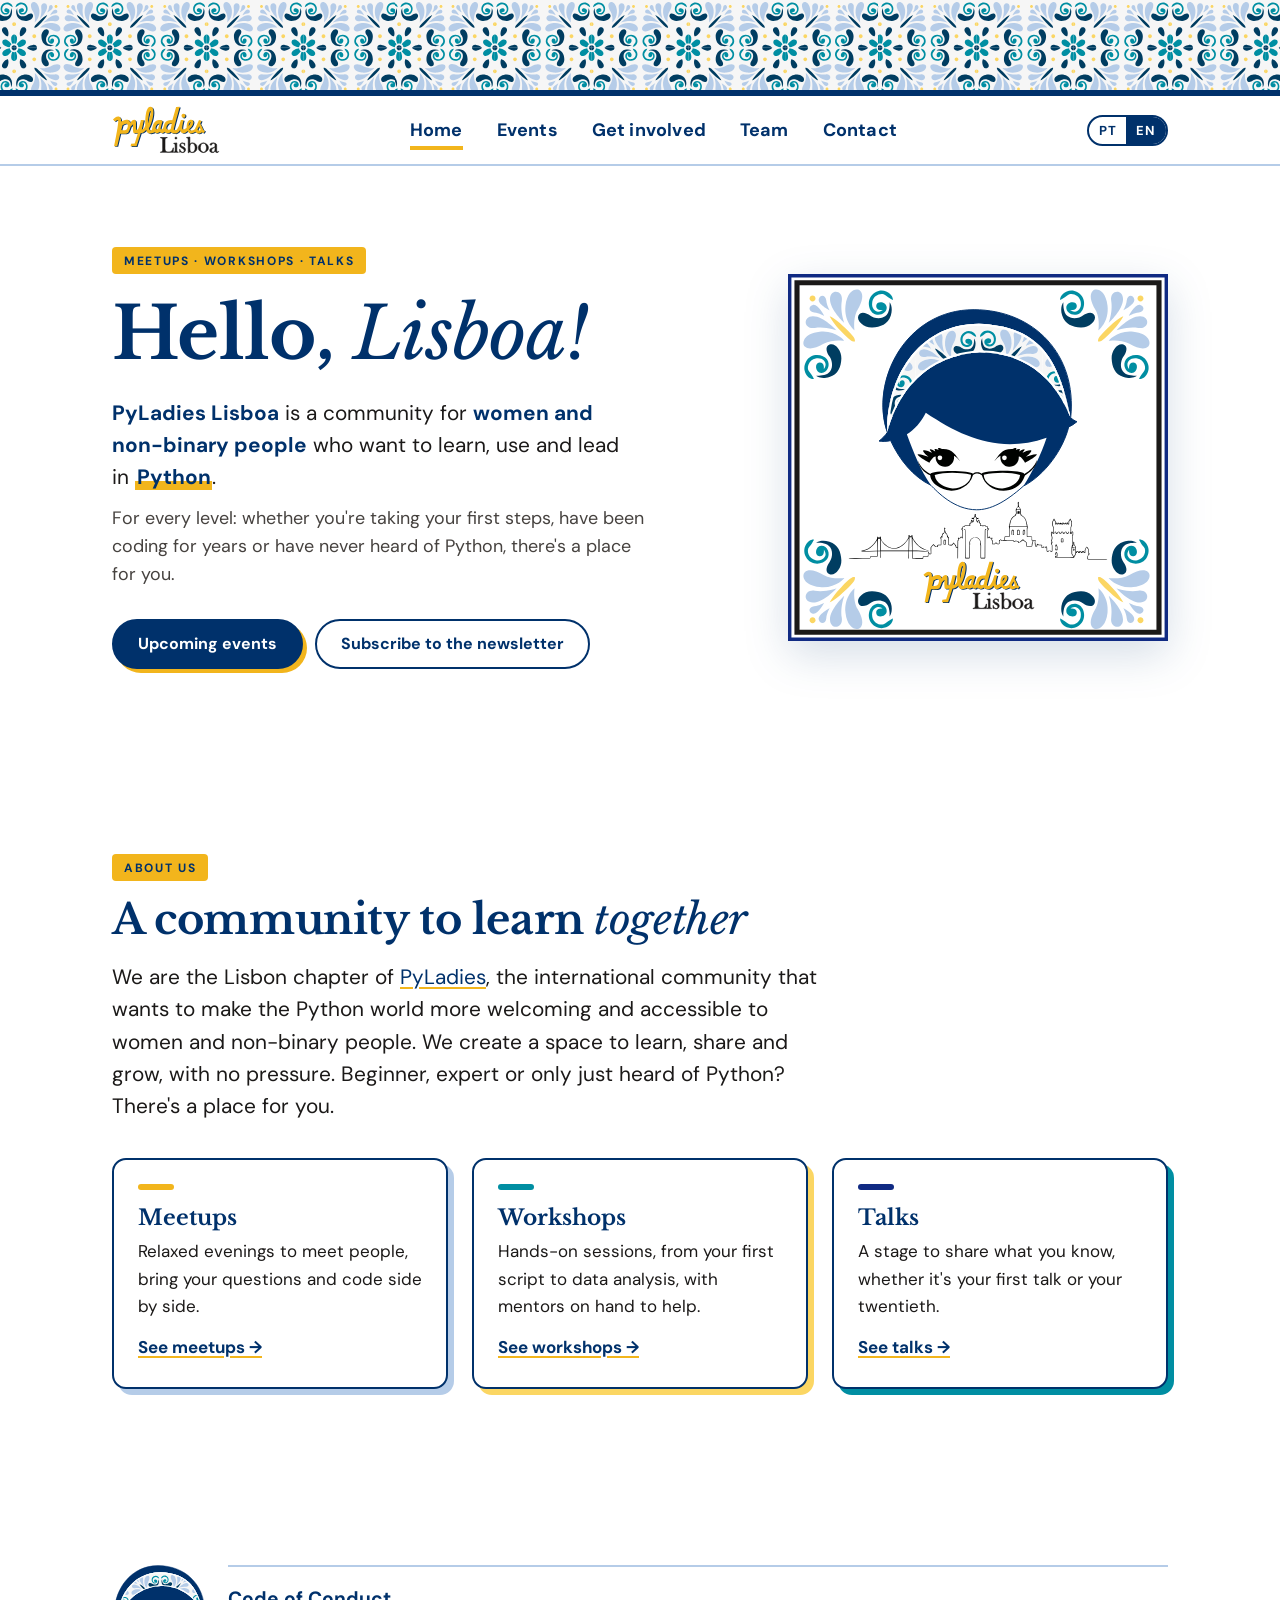
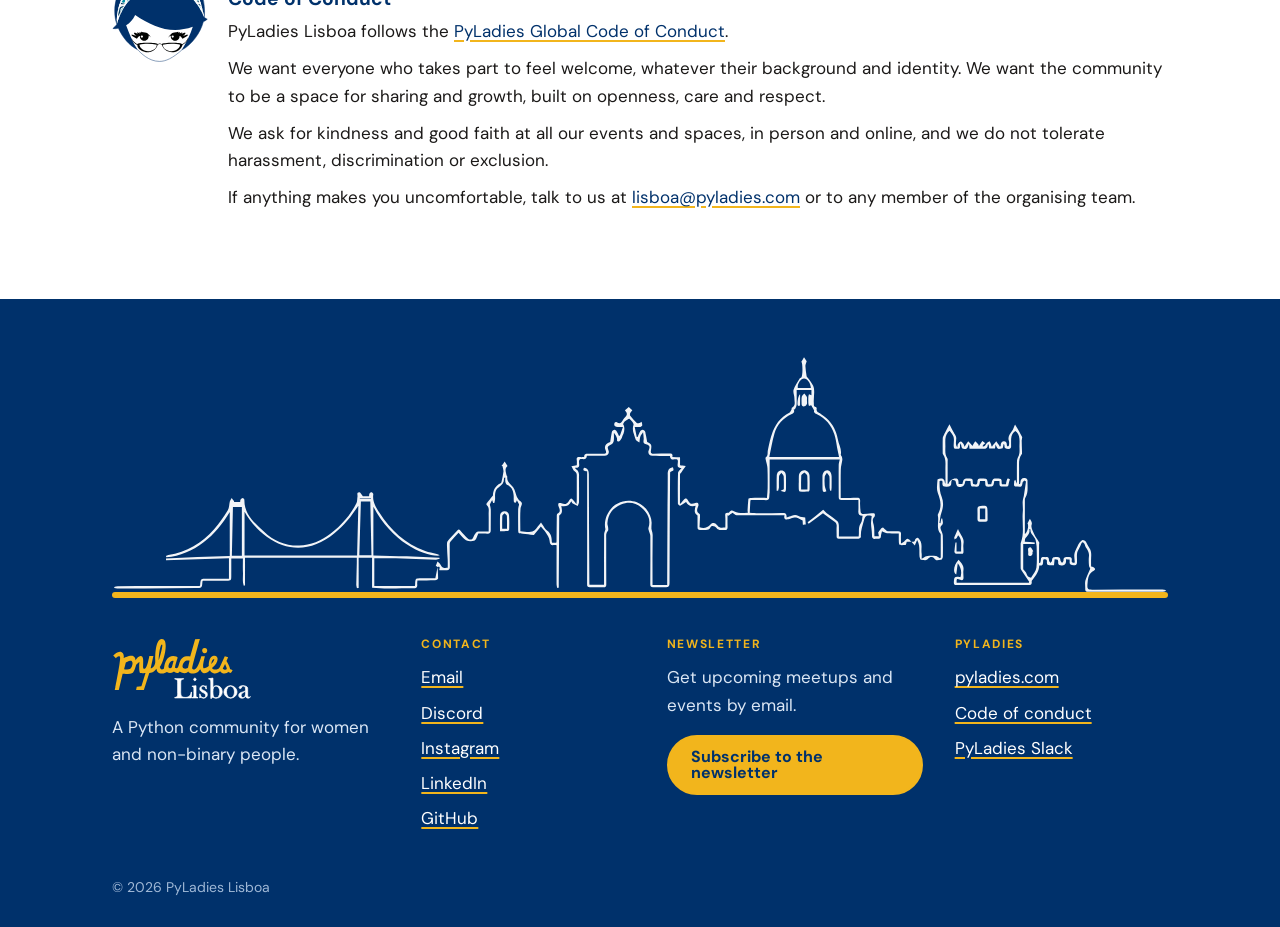
==== en/index.html @ d9c47721 "Código de conduta completo e versão em inglês do site (en/, botão PT | EN) Formulário Tally em inglê" ====
<!doctype html>
<html lang="en">
<head>
  <meta charset="utf-8">
  <meta name="viewport" content="width=device-width, initial-scale=1">
  <title>PyLadies Lisboa</title>
  <meta name="description" content="PyLadies Lisboa: a community for women and non-binary people who want to learn, use and lead in Python. Meetups, workshops and talks in Lisbon.">
  <meta name="theme-color" content="#00316b">

  <meta property="og:type" content="website">
  <meta property="og:locale" content="en_GB">
  <meta property="og:title" content="PyLadies Lisboa">
  <meta property="og:description" content="A community for women and non-binary people who want to learn, use and lead in Python.">
  <meta property="og:url" content="https://lisboa.pyladies.com/en/">
  <meta property="og:image" content="https://lisboa.pyladies.com/images/og-image.png">

  <link rel="alternate" hreflang="pt-PT" href="https://lisboa.pyladies.com/">
  <link rel="alternate" hreflang="en" href="https://lisboa.pyladies.com/en/">
  <link rel="icon" href="../favicon.ico" sizes="any">
  <link rel="icon" href="../images/favicon.svg" type="image/svg+xml">
  <link rel="icon" href="../images/favicon-32.png" type="image/png" sizes="32x32">
  <link rel="apple-touch-icon" href="../images/favicon-180.png">
  <link rel="preload" href="../fonts/libre-baskerville/LibreBaskerville-VariableFont_wght.ttf" as="font" type="font/ttf" crossorigin>
  <link rel="preload" href="../fonts/dm-sans/DMSans-VariableFont_opsz,wght.ttf" as="font" type="font/ttf" crossorigin>
  <link rel="stylesheet" href="../style.css">
</head>
<body>
  <a class="skip" href="#conteudo">Skip to content</a>

  <!-- Uma única fila de azulejos, como nas publicações. -->
  <div class="tile-band" aria-hidden="true"></div>

  <header class="site-header">
    <div class="wrap header-inner">
      <a href="index.html" class="brand"><img src="../images/wordmark.svg" alt="PyLadies Lisboa" width="132" height="58"></a>
      <nav aria-label="Main">
        <ul class="nav">
          <li><a href="index.html" aria-current="page">Home</a></li>
          <li><a href="eventos.html">Events</a></li>
          <li><a href="participa.html">Get involved</a></li>
          <li><a href="equipa.html">Team</a></li>
          <li><a href="contactos.html">Contact</a></li>
        </ul>
      </nav>
      <div class="lang-switch" role="group" aria-label="Language">
        <a href="../index.html" hreflang="pt-PT" lang="pt-PT" title="Versão em português">PT</a>
        <span aria-current="true">EN</span>
      </div>
    </div>
  </header>

  <main id="conteudo">
    <!-- ───────────── Destaque ───────────── -->
    <section class="hero">
      <div class="wrap hero-inner">
        <div class="hero-text">
          <span class="eyebrow">Meetups · Workshops · Talks</span>
          <h1 class="display">Hello, <em>Lisboa!</em></h1>
          <p class="lead">
            <strong>PyLadies Lisboa</strong> is a community for
            <strong>women and non-binary people</strong> who want to learn,
            use and lead in <span class="mark">Python</span>.
          </p>
          <p class="lead lead-sm">
            For every level: whether you're taking your first steps, have been coding for years or have never heard of Python, there's a place for you.
          </p>
          <div class="actions">
            <a class="btn btn-primary" href="eventos.html">Upcoming events</a>
            <a class="btn btn-ghost" href="participa.html#novidades">Subscribe to the newsletter</a>
          </div>
        </div>
        <div class="hero-logo">
          <img src="../images/pyladies-lisboa-sticker.svg" alt="PyLadies Lisboa logo: an azulejo tile sticker with the mascot" width="360" height="348">
        </div>
      </div>
    </section>

    <!-- ───────────── Sobre ───────────── -->
    <section id="sobre" class="section">
      <div class="wrap">
        <span class="eyebrow">About us</span>
        <h2 class="display">A community to learn <em>together</em></h2>
        <p class="lead narrow">
          We are the Lisbon chapter of <a href="https://www.pyladies.com/">PyLadies</a>,
          the international community that wants to make the Python world more welcoming and
          accessible to women and non-binary people. We create a space to learn, share and
          grow, with no pressure. Beginner, expert or only just heard of Python?
          There's a place for you.
        </p>

        <ul class="cards">
          <li class="card">
            <h3><a class="card-link" href="eventos.html#encontros">Meetups</a></h3>
            <p>Relaxed evenings to meet people, bring your questions and code side by side.</p>
            <span class="card-more" aria-hidden="true">See meetups →</span>
          </li>
          <li class="card">
            <h3><a class="card-link" href="eventos.html#workshops">Workshops</a></h3>
            <p>Hands-on sessions, from your first script to data analysis, with mentors on hand to help.</p>
            <span class="card-more" aria-hidden="true">See workshops →</span>
          </li>
          <li class="card">
            <h3><a class="card-link" href="eventos.html#palestras">Talks</a></h3>
            <p>A stage to share what you know, whether it's your first talk or your twentieth.</p>
            <span class="card-more" aria-hidden="true">See talks →</span>
          </li>
        </ul>
      </div>
    </section>

    <!-- ───────────── Código de conduta ───────────── -->
    <section id="conduta" class="section">
      <div class="wrap conduct">
        <img src="../images/mascot.svg" alt="" width="96" height="97">
        <div>
          <h2 class="h3">Code of Conduct</h2>
          <p>PyLadies Lisboa follows the <a href="https://www.pyladies.com/CodeOfConduct/">PyLadies Global Code of Conduct</a>.</p>
          <p>We want everyone who takes part to feel welcome, whatever their background and identity. We want the community to be a space for sharing and growth, built on openness, care and respect.</p>
          <p>We ask for kindness and good faith at all our events and spaces, in person and online, and we do not tolerate harassment, discrimination or exclusion.</p>
          <p>If anything makes you uncomfortable, talk to us at <a href="mailto:lisboa@pyladies.com">lisboa@pyladies.com</a> or to any member of the organising team.</p>
        </div>
      </div>
    </section>
  </main>

  <!-- ───────────── Contactos / rodapé ───────────── -->
  <footer id="contactos" class="site-footer">
    <div class="wrap">
      <img class="skyline" src="../images/skyline-on-dark.svg" alt="" width="1100" height="249">
      <div class="ground" aria-hidden="true"></div>

      <div class="footer-grid">
        <div>
          <img src="../images/wordmark-on-dark.svg" alt="PyLadies Lisboa" width="160" height="70">
          <p class="footer-note">A Python community for women and non-binary people.</p>
        </div>
        <div>
          <h2 class="footer-title">Contact</h2>
          <ul class="links">
            <li><a href="mailto:lisboa@pyladies.com" title="lisboa@pyladies.com">Email</a></li>
            <li><a href="https://discord.gg/uJXCDMvXN">Discord</a></li>
            <li><a href="https://www.instagram.com/pyladies.lisboa/">Instagram</a></li>
            <li><a href="https://www.linkedin.com/company/pyladies-lisboa">LinkedIn</a></li>
            <li><a href="https://github.com/PyLadies-Lisboa">GitHub</a></li>
          </ul>
        </div>
        <div>
          <h2 class="footer-title">Newsletter</h2>
          <p class="footer-note">Get upcoming meetups and events by email.</p>
          <a class="btn btn-footer" href="participa.html#novidades">Subscribe to the newsletter</a>
        </div>
        <div>
          <h2 class="footer-title">PyLadies</h2>
          <ul class="links">
            <li><a href="https://www.pyladies.com/">pyladies.com</a></li>
            <li><a href="https://www.pyladies.com/CodeOfConduct/">Code of conduct</a></li>
            <li><a href="https://slackin.pyladies.com/">PyLadies Slack</a></li>
          </ul>
        </div>
      </div>
      <p class="copyright">© <span id="ano">2026</span> PyLadies Lisboa</p>
    </div>
  </footer>

  <script>
    try { document.getElementById("ano").textContent = new Date().getFullYear(); } catch (e) {}
  </script>
</body>
</html>
---- style.css ----
/* PyLadies Lisboa — site.
   As cores e as fontes vêm do kit de marca (pyladies-lisboa-design/brand/tokens.css). */

/* ── Fontes (SIL OFL, ver fonts/<família>/OFL.txt) ───────────────────── */
@font-face {
  font-family: "Libre Baskerville";
  src: url("fonts/libre-baskerville/LibreBaskerville-VariableFont_wght.ttf") format("truetype");
  font-weight: 400 700; font-style: normal; font-display: swap;
}
@font-face {
  font-family: "Libre Baskerville";
  src: url("fonts/libre-baskerville/LibreBaskerville-Italic-VariableFont_wght.ttf") format("truetype");
  font-weight: 400 700; font-style: italic; font-display: swap;
}
@font-face {
  font-family: "DM Sans";
  src: url("fonts/dm-sans/DMSans-VariableFont_opsz,wght.ttf") format("truetype");
  font-weight: 100 1000; font-style: normal; font-display: swap;
}
@font-face {
  font-family: "JetBrains Mono";
  src: url("fonts/jetbrains-mono/JetBrainsMono-VariableFont_wght.ttf") format("truetype");
  font-weight: 100 800; font-style: normal; font-display: swap;
}

/* ── Tokens ──────────────────────────────────────────────────────────── */
:root {
  --pyl-yellow:    #f2b51c;
  --pyl-navy:      #00316b;
  --pyl-ink:       #1b1918;
  --pyl-deep-blue: #003d61;
  --pyl-teal:      #008ea2;
  --pyl-sky:       #b5cce8;
  --pyl-sun:       #fbd663;
  --pyl-frame:     #102a83;
  --pyl-tile-bg:   #f6f6f6;
  --pyl-ice:       #f0f9fd;
  --pyl-white:     #ffffff;

  --font-display: "Libre Baskerville", "Baskerville Old Face", Baskerville, Georgia, serif;
  --font-body:    "DM Sans", "Helvetica Neue", Arial, sans-serif;
  --font-code:    "JetBrains Mono", "SFMono-Regular", Consolas, monospace;

  --wrap: 1120px;
  --gutter: 16px;
  --tile-row: 72px; /* altura de uma fila de azulejos */
}
@media (min-width: 720px) {
  :root { --gutter: 32px; --tile-row: 96px; }
}

/* ── Base ────────────────────────────────────────────────────────────── */
*, *::before, *::after { box-sizing: border-box; }
html { scroll-behavior: smooth; -webkit-text-size-adjust: 100%; }
@media (prefers-reduced-motion: reduce) { html { scroll-behavior: auto; } }
body {
  margin: 0;
  background: var(--pyl-white);
  color: var(--pyl-ink);
  font: 400 1.0625rem/1.6 var(--font-body);
  -webkit-font-smoothing: antialiased;
}
img { max-width: 100%; height: auto; display: block; }
a { color: var(--pyl-navy); text-decoration-color: var(--pyl-yellow); text-decoration-thickness: 2px; text-underline-offset: 3px; }
a:hover { text-decoration-color: var(--pyl-navy); }
:focus-visible { outline: 3px solid var(--pyl-teal); outline-offset: 3px; border-radius: 4px; }
h1, h2, h3, p, ul { margin: 0; }
ul { padding: 0; list-style: none; }

.wrap { width: 100%; max-width: var(--wrap); margin: 0 auto; padding: 0 var(--gutter); }

.skip {
  position: absolute; left: var(--gutter); top: -100px; z-index: 10;
  background: var(--pyl-navy); color: var(--pyl-white); padding: 10px 16px; border-radius: 6px;
}
.skip:focus { top: 12px; }

/* ── Tipografia ──────────────────────────────────────────────────────── */
.eyebrow {
  display: inline-block;
  font: 700 .75rem/1 var(--font-body);
  letter-spacing: .14em; text-transform: uppercase;
  color: var(--pyl-navy); background: var(--pyl-yellow);
  padding: 8px 12px 7px; border-radius: 4px;
}
.display {
  font-family: var(--font-display);
  font-weight: 700; color: var(--pyl-navy);
  letter-spacing: -.01em; line-height: 1.12;
  text-wrap: balance;
}
.display em { font-style: italic; font-weight: 400; }
h1.display { font-size: clamp(2.6rem, 8vw, 4.5rem); margin: 20px 0 22px; }
h2.display, h1.page-title { font-size: clamp(1.8rem, 4.5vw, 2.6rem); margin: 16px 0 18px; }
h3, .h3 { font: 700 1.2rem/1.3 var(--font-body); color: var(--pyl-navy); margin-bottom: 6px; }
.section-ice .eyebrow { background: var(--pyl-deep-blue); color: var(--pyl-white); }
.lead { font-size: clamp(1.1rem, 2.2vw, 1.3rem); line-height: 1.55; text-wrap: pretty; }
.lead + .lead { margin-top: 12px; }
.lead strong { color: var(--pyl-navy); }
.lead-sm { font-size: 1.12rem; color: #46423f; }
.narrow { max-width: 720px; }
.mark {
  background: linear-gradient(transparent 68%, var(--pyl-yellow) 68%, var(--pyl-yellow) 100%);
  padding: 0 .08em; font-weight: 700; color: var(--pyl-navy);
}

/* ── Azulejos (só uma fila) ──────────────────────────────────────────── */
.tile-band {
  height: var(--tile-row);
  /* O SVG tem duas filas de altura: background-size = 2 × fila. */
  background: var(--pyl-tile-bg) url("images/azulejo-tiles.svg") repeat-x;
  background-size: auto calc(var(--tile-row) * 2);
  background-position: center top;
  border-bottom: 6px solid var(--pyl-navy);
}

/* ── Cabeçalho ───────────────────────────────────────────────────────── */
.site-header {
  position: sticky; top: 0; z-index: 5;
  background: rgba(255, 255, 255, .94);
  backdrop-filter: blur(8px);
  border-bottom: 2px solid var(--pyl-sky);
}
.header-inner { display: flex; align-items: center; justify-content: space-between; gap: 16px; min-height: 68px; }
.brand img { width: 108px; }
.nav { display: flex; gap: 4px 34px; flex-wrap: wrap; justify-content: flex-end; }
.nav a {
  font-weight: 700; font-size: 1.125rem; letter-spacing: .01em;
  text-decoration: none; color: var(--pyl-navy); padding: 8px 0;
  transition: color .15s ease;
}
.nav a:hover { color: var(--pyl-teal); }
.nav a[aria-current="page"] { box-shadow: inset 0 -4px 0 var(--pyl-yellow); }
.nav a[aria-current="page"]:hover { color: var(--pyl-navy); }
@media (max-width: 560px) {
  .header-inner { flex-direction: column; align-items: flex-start; padding-top: 10px; padding-bottom: 8px; gap: 4px; }
  .brand img { width: 92px; }
  .nav { justify-content: flex-start; gap: 0 20px; }
  .nav a { font-size: 1.02rem; }
}
@media (max-width: 560px) { .site-header { position: relative; } }

/* Troca de idioma PT | EN (páginas em inglês em en/) */
.lang-switch {
  display: flex; flex: none; border: 2px solid var(--pyl-navy); border-radius: 999px; overflow: hidden;
  font: 700 .8125rem/1 var(--font-body); letter-spacing: .06em;
}
.lang-switch > * { padding: 7px 10px; text-decoration: none; color: var(--pyl-navy); }
.lang-switch [aria-current] { background: var(--pyl-navy); color: var(--pyl-white); }
.lang-switch a:hover { background: var(--pyl-ice); }
@media (max-width: 560px) {
  .header-inner { position: relative; }
  .lang-switch { position: absolute; top: 14px; right: var(--gutter); }
}

/* ── Botões ──────────────────────────────────────────────────────────── */
.actions { display: flex; flex-wrap: wrap; gap: 12px; margin-top: 30px; }
.btn {
  display: inline-block; font: 700 1rem/1 var(--font-body);
  padding: 15px 24px; border-radius: 999px; text-decoration: none;
  border: 2px solid var(--pyl-navy); transition: transform .15s ease, box-shadow .15s ease;
}
.btn-primary { background: var(--pyl-navy); color: var(--pyl-white); box-shadow: 4px 4px 0 var(--pyl-yellow); }
.btn-primary:hover { transform: translate(-1px, -1px); box-shadow: 6px 6px 0 var(--pyl-yellow); }
.btn-ghost { background: transparent; color: var(--pyl-navy); }
.btn-ghost:hover { background: var(--pyl-ice); }

/* ── Destaque ────────────────────────────────────────────────────────── */
.hero { padding: 48px 0 64px; }
.hero-inner { display: grid; gap: 40px; align-items: center; }
.hero-logo { justify-self: center; width: min(300px, 78vw); }
.hero-logo img { width: 100%; filter: drop-shadow(0 14px 22px rgba(0, 49, 107, .16)); }
@media (min-width: 860px) {
  .hero { padding: 80px 0 96px; }
  .hero-inner { grid-template-columns: 1.25fr 1fr; gap: 56px; }
  .hero-logo { width: 100%; max-width: 380px; justify-self: end; }
}

/* ── Secções ─────────────────────────────────────────────────────────── */
.section { padding: 64px 0; }
.section-ice { background: var(--pyl-ice); }
.section-tight { padding: 0 0 64px; }
@media (min-width: 720px) { .section { padding: 88px 0; } .section-tight { padding: 0 0 88px; } }

.cards { display: grid; gap: 16px; margin-top: 36px; }
@media (min-width: 720px) { .cards { grid-template-columns: repeat(3, 1fr); gap: 24px; } }
.card {
  background: var(--pyl-white);
  border: 2px solid var(--pyl-navy);
  border-radius: 14px; padding: 24px 24px 26px;
  box-shadow: 6px 6px 0 var(--pyl-sky);
}
.card h3 { font-family: var(--font-display); font-size: 1.35rem; }
.card h3::before {
  content: ""; display: block; width: 36px; height: 6px; border-radius: 3px;
  background: var(--pyl-yellow); margin-bottom: 14px;
}
.card:nth-child(2) { box-shadow: 6px 6px 0 var(--pyl-sun); }
.card:nth-child(2) h3::before { background: var(--pyl-teal); }
.card:nth-child(3) { box-shadow: 6px 6px 0 var(--pyl-teal); }
.card:nth-child(3) h3::before { background: var(--pyl-frame); }

/* Encontros */
.encontros { display: grid; gap: 36px; align-items: center; }
@media (min-width: 860px) { .encontros { grid-template-columns: 1.1fr 1fr; gap: 56px; } }
.code {
  margin: 0; overflow-x: auto;
  font: 500 clamp(.7rem, 2.9vw, .95rem)/1.7 var(--font-code);
  background: var(--pyl-navy); color: #e8f1fb;
  border-radius: 14px; padding: 22px 20px;
  box-shadow: 8px 8px 0 var(--pyl-yellow);
}
@media (min-width: 720px) { .code { font-size: 1rem; padding: 32px 30px; } }
.code .p { color: #8fb3d9; }
.code .k { color: var(--pyl-sky); }
.code .s { color: var(--pyl-sun); }
.code .o { color: #6fd3e0; }
.code .c { color: #8fb3d9; font-style: italic; }

.event {
  margin-top: 8px; background: var(--pyl-white); border-left: 8px solid var(--pyl-yellow);
  border-radius: 0 12px 12px 0; padding: 22px 24px;
}
.event-date, .event-meta { color: #46423f; }
.event-date strong, .event-meta strong { color: var(--pyl-navy); }
.event h3 { font-family: var(--font-display); font-size: 1.4rem; margin: 6px 0 8px; }
.event .btn { margin-top: 16px; }

/* Participa */
.ways { display: grid; gap: 28px 40px; margin-top: 32px; }
@media (min-width: 720px) { .ways { grid-template-columns: repeat(2, 1fr); } }
.ways li { border-left: 6px solid var(--pyl-yellow); padding-left: 20px; }
.ways li:nth-child(2) { border-color: var(--pyl-teal); }
.ways li:nth-child(3) { border-color: var(--pyl-sky); }
.ways li:nth-child(4) { border-color: var(--pyl-frame); }
.ways li:nth-child(5) { border-color: var(--pyl-navy); }
.way-link { margin-top: 8px; font-weight: 700; overflow-wrap: anywhere; }

/* Subscrição da lista de email (formulário Tally embebido) */
/* O Tally tem 8 px de margem interna dos lados: compensar para alinhar com o título. */
.signup { max-width: 736px; margin: 0 -8px; }
.signup iframe { display: block; width: 100%; border: 0; }
.signup-cta {
  display: flex; flex-wrap: wrap; gap: 16px 24px; align-items: center; justify-content: space-between;
  margin-top: 40px; padding: 20px 24px; background: var(--pyl-ice); border-left: 6px solid var(--pyl-yellow); border-radius: 6px;
}
.signup-cta p { max-width: 560px; }
.signup-cta strong { color: var(--pyl-navy); }

/* Código de conduta */
.conduct {
  display: flex; gap: 20px; align-items: flex-start;
}
.conduct > div {
  border-top: 2px solid var(--pyl-sky); padding-top: 20px; flex: 1;
}
.conduct p + p { margin-top: 10px; }
.conduct img { width: 72px; flex: none; }
@media (min-width: 720px) { .conduct img { width: 96px; } }

/* ── Rodapé ──────────────────────────────────────────────────────────── */
.site-footer { background: var(--pyl-navy); color: #dbe7f5; padding: 56px 0 28px; }
.site-footer a { color: var(--pyl-white); text-decoration-color: var(--pyl-yellow); }
.site-footer a:hover { color: var(--pyl-sun); }
.skyline { width: 100%; opacity: .95; }
.ground { height: 6px; background: var(--pyl-yellow); border-radius: 3px; margin-top: -2px; }
.footer-grid { display: grid; gap: 32px; margin-top: 40px; }
@media (min-width: 720px) { .footer-grid { grid-template-columns: repeat(2, 1fr); } }
@media (min-width: 1000px) { .footer-grid { grid-template-columns: 1.3fr 1fr 1.2fr 1fr; } }
.footer-grid img { width: 140px; }
.footer-note { margin-top: 14px; max-width: 300px; }
.footer-title {
  font: 700 .75rem/1 var(--font-body); letter-spacing: .14em; text-transform: uppercase;
  color: var(--pyl-yellow); margin-bottom: 14px;
}
.links li + li { margin-top: 8px; }
.footer-note + .btn-footer { margin-top: 16px; }
.site-footer .btn-footer { background: var(--pyl-yellow); color: var(--pyl-navy); border-color: var(--pyl-yellow); padding: 12px 22px; }
.site-footer .btn-footer:hover { color: var(--pyl-navy); transform: translate(-1px, -1px); box-shadow: 3px 3px 0 var(--pyl-white); }
.copyright { margin-top: 44px; font-size: .875rem; color: #9fb8d6; }

/* Equipa — fotos quadradas */
.team { display: grid; gap: 24px; margin-top: 36px; }
.person {
  display: flex; flex-direction: column;
  background: var(--pyl-white);
  border: 2px solid var(--pyl-navy); border-radius: 14px; overflow: hidden;
  box-shadow: 6px 6px 0 var(--pyl-sky);
}
.person:nth-child(4n+2) { box-shadow: 6px 6px 0 var(--pyl-sun); }
.person:nth-child(4n+3) { box-shadow: 6px 6px 0 var(--pyl-teal); }
.person:nth-child(4n+4) { box-shadow: 6px 6px 0 var(--pyl-frame); }
.person-body { display: flex; flex-direction: column; flex: 1; }
.person h3 { font-family: var(--font-display); font-size: 1.3rem; margin: 0; }
.role { font-weight: 700; color: var(--pyl-teal); margin-top: 4px; font-size: .95rem; }
.detail { font-size: .9rem; color: #5b5652; }
.bio { font-size: .95rem; line-height: 1.55; margin-top: 12px; }
.bio strong { color: var(--pyl-navy); }
.fact {
  margin: 16px 0 0; white-space: pre-wrap; overflow-x: auto;
  font: 500 .78rem/1.6 var(--font-code);
  background: var(--pyl-navy); color: #e8f1fb;
  border-radius: 10px; padding: 12px 14px;
}
.fact .p { color: #8fb3d9; }
.fact .s { color: var(--pyl-sun); }
.fact .o { color: #6fd3e0; }
.tags { display: flex; flex-wrap: wrap; gap: 6px; margin-top: auto; padding-top: 16px; }
.tags li {
  font: 600 .78rem/1 var(--font-body); color: var(--pyl-navy);
  background: var(--pyl-ice); border: 1px solid var(--pyl-sky);
  padding: 6px 10px; border-radius: 999px;
}

/* Foto quadrada ao lado do nome, texto por baixo a toda a largura */
.person { padding: 22px; }
.person img {
  width: 128px; aspect-ratio: 1; flex: none; border-radius: 12px; object-fit: cover;
  box-shadow: 5px 5px 0 var(--pyl-yellow);
}
.person-head { display: flex; gap: 18px; align-items: center; }
@media (min-width: 720px) {
  .team { grid-template-columns: repeat(2, 1fr); gap: 28px; }
  .person { padding: 26px; }
  .person img { width: 150px; }
}

/* ── Eventos ─────────────────────────────────────────────────────────── */
/* Âncoras (#encontros…) não ficam escondidas por baixo do cabeçalho fixo. */
.formato { scroll-margin-top: 72px; }
.jump { display: flex; flex-wrap: wrap; gap: 10px; margin-top: 26px; }
.jump a {
  display: inline-block; font-weight: 700; text-decoration: none; color: var(--pyl-navy);
  background: var(--pyl-white); border: 2px solid var(--pyl-navy); border-radius: 999px; padding: 8px 18px;
}
.jump a:hover { background: var(--pyl-sun); }
.formato-grid { display: grid; gap: 24px; align-items: start; }
@media (min-width: 860px) { .formato-grid { grid-template-columns: 1fr 1.7fr; gap: 56px; } }
.formato-intro h2::before {
  content: ""; display: block; width: 48px; height: 7px; border-radius: 4px;
  background: var(--pyl-yellow); margin-bottom: 16px;
}
.formato-intro p { color: #46423f; }
.formato-intro .btn { margin-top: 18px; }
.events { display: grid; gap: 20px; list-style: none; padding: 0; margin: 0; }
.events .event { margin-top: 0; border: 2px solid var(--pyl-navy); border-left-width: 8px; border-left-color: var(--pyl-yellow); }
#workshops .formato-intro h2::before { background: var(--pyl-teal); }
#workshops .event { border-left-color: var(--pyl-teal); }
#palestras .formato-intro h2::before { background: var(--pyl-frame); }
#palestras .event { border-left-color: var(--pyl-frame); }
.events-empty { padding: 22px 24px; border: 2px dashed var(--pyl-sky); border-radius: 12px; color: #46423f; }

/* Cartões da página inicial: o cartão inteiro é clicável. */
.card { position: relative; display: flex; flex-direction: column; transition: transform .15s ease; }
.card-link { color: inherit; text-decoration: none; }
.card-link::after { content: ""; position: absolute; inset: 0; border-radius: 14px; }
.card-link:focus-visible { outline: none; }
.card-link:focus-visible::after { outline: 3px solid var(--pyl-teal); outline-offset: 3px; }
.card:hover { transform: translate(-2px, -2px); }
.card-more { margin-top: auto; padding-top: 14px; font-weight: 700; color: var(--pyl-navy); text-decoration: underline; text-decoration-color: var(--pyl-yellow); text-decoration-thickness: 2px; text-underline-offset: 3px; }
.ways li[id] { scroll-margin-top: 88px; }

/* Calendário (calendario.js) */
.cal {
  background: var(--pyl-white); border: 2px solid var(--pyl-navy); border-radius: 14px;
  padding: 18px 16px 16px; box-shadow: 8px 8px 0 var(--pyl-yellow); width: 100%; max-width: 460px; justify-self: center;
}
@media (min-width: 860px) { .cal { justify-self: end; padding: 22px 24px 20px; } }
.cal-head { display: flex; align-items: center; justify-content: space-between; gap: 8px; margin-bottom: 10px; }
.cal-title { font: 700 1.3rem/1.2 var(--font-display); color: var(--pyl-navy); margin: 0; }
.cal-nav {
  font: 700 1.4rem/1 var(--font-body); color: var(--pyl-navy); background: var(--pyl-white);
  border: 2px solid var(--pyl-navy); border-radius: 999px; width: 40px; height: 40px; cursor: pointer;
}
.cal-nav:hover { background: var(--pyl-ice); }
.cal-grid { width: 100%; border-collapse: collapse; table-layout: fixed; text-align: center; }
.cal-grid th { font: 700 .75rem/1 var(--font-body); color: #46423f; padding: 8px 0; text-transform: uppercase; letter-spacing: .04em; }
.cal-grid td { padding: 3px; }
.cal-dia {
  display: flex; align-items: center; justify-content: center; margin: 0 auto;
  width: 100%; max-width: 44px; aspect-ratio: 1; border-radius: 999px; font-size: .95rem; color: var(--pyl-ink);
}
.cal-hoje .cal-dia { box-shadow: inset 0 0 0 2px var(--pyl-sky); font-weight: 700; }
a.cal-dia { font-weight: 700; text-decoration: none; color: var(--pyl-navy); }
a.cal-encontros { background: var(--pyl-yellow); }
a.cal-workshops { background: var(--pyl-teal); color: var(--pyl-white); }
a.cal-palestras { background: var(--pyl-frame); color: var(--pyl-white); }
a.cal-dia:hover { box-shadow: 0 0 0 3px var(--pyl-navy); }
.cal-note { min-height: 1.2em; margin: 10px 0 0; font-size: .9rem; color: #46423f; text-align: center; }
.cal-legend { display: flex; flex-wrap: wrap; justify-content: center; gap: 6px 18px; margin-top: 10px; font-size: .85rem; color: #46423f; }
.cal-legend li::before { content: ""; display: inline-block; width: 10px; height: 10px; border-radius: 50%; margin-right: 6px; vertical-align: 0; }
.cal-legend .cal-encontros::before { background: var(--pyl-yellow); }
.cal-legend .cal-workshops::before { background: var(--pyl-teal); }
.cal-legend .cal-palestras::before { background: var(--pyl-frame); }
.events .event { scroll-margin-top: 88px; }
.cal-fora .cal-dia { color: #b3bccb; }
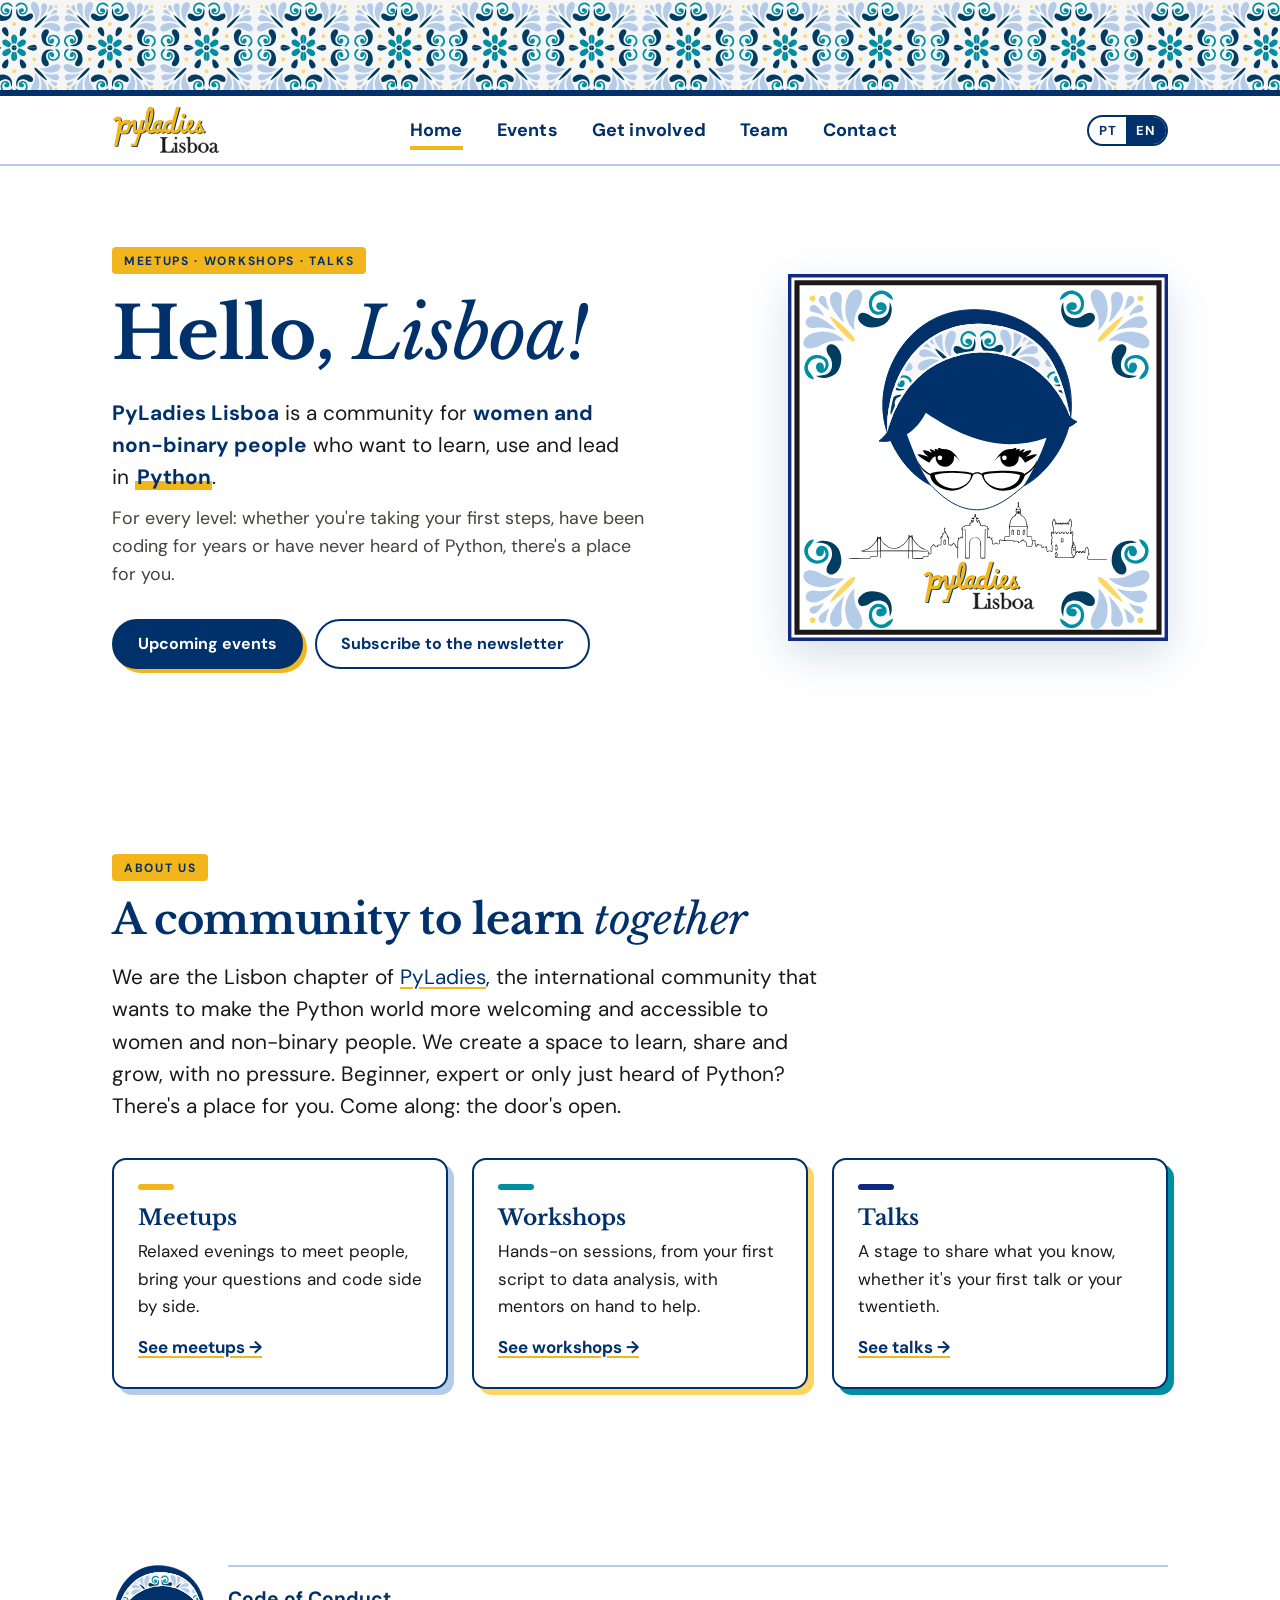
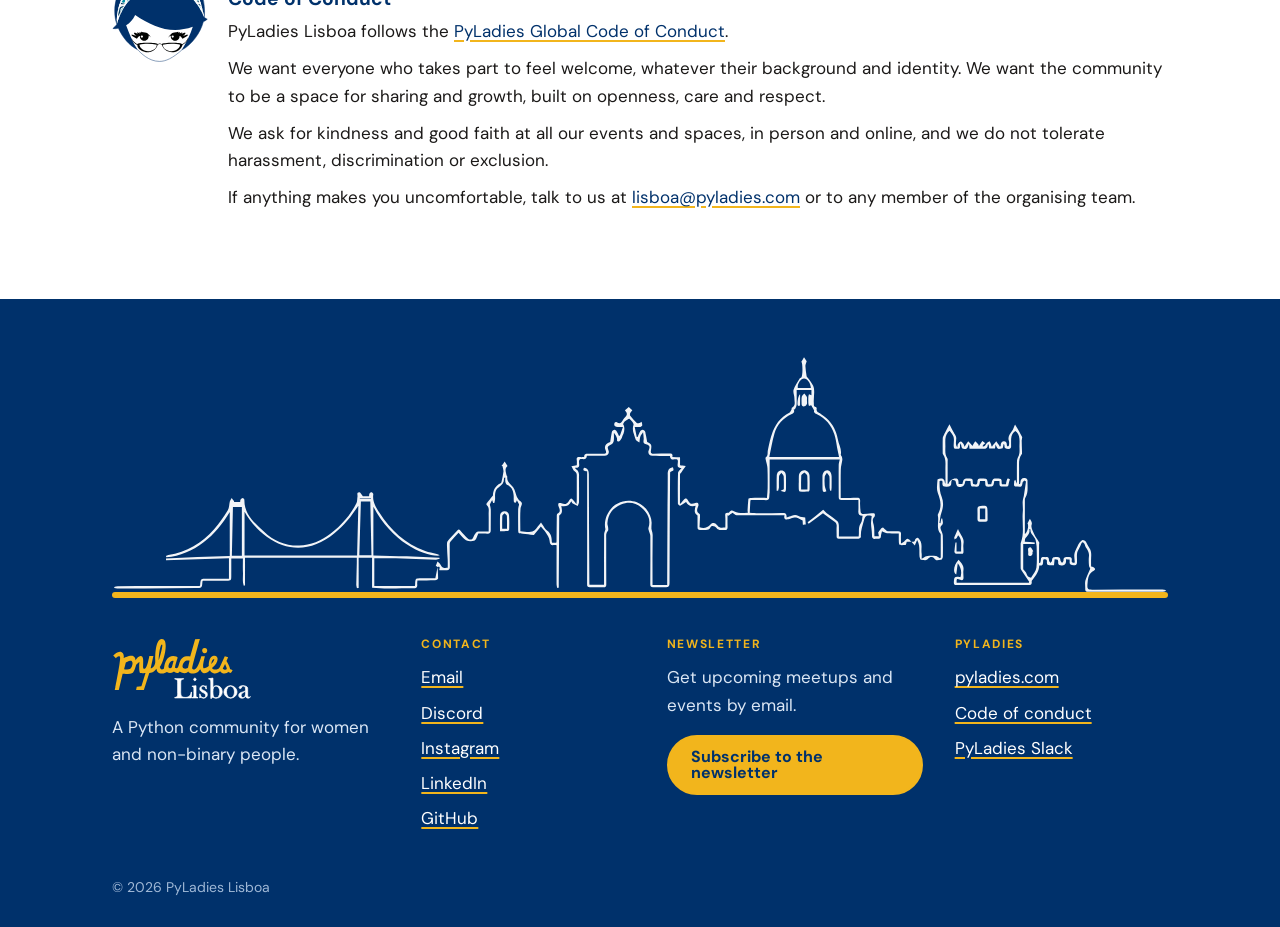
==== commit 91ba6fe4: "Texto do site mais informal e acolhedor (tratamento por «tu») Co-Authored-By: Claude Opus 5.5 <norep" ====
--- a/en/index.html
+++ b/en/index.html
@@ -85,7 +85,7 @@
           the international community that wants to make the Python world more welcoming and
           accessible to women and non-binary people. We create a space to learn, share and
           grow, with no pressure. Beginner, expert or only just heard of Python?
-          There's a place for you.
+          There's a place for you. Come along: the door's open.
         </p>
 
         <ul class="cards">
@@ -138,7 +138,7 @@
           <h2 class="footer-title">Contact</h2>
           <ul class="links">
             <li><a href="mailto:lisboa@pyladies.com" title="lisboa@pyladies.com">Email</a></li>
-            <li><a href="https://discord.gg/uJXCDMvXN">Discord</a></li>
+            <li><a href="https://discord.gg/7J5Ts5VVPW">Discord</a></li>
             <li><a href="https://www.instagram.com/pyladies.lisboa/">Instagram</a></li>
             <li><a href="https://www.linkedin.com/company/pyladies-lisboa">LinkedIn</a></li>
             <li><a href="https://github.com/PyLadies-Lisboa">GitHub</a></li>
